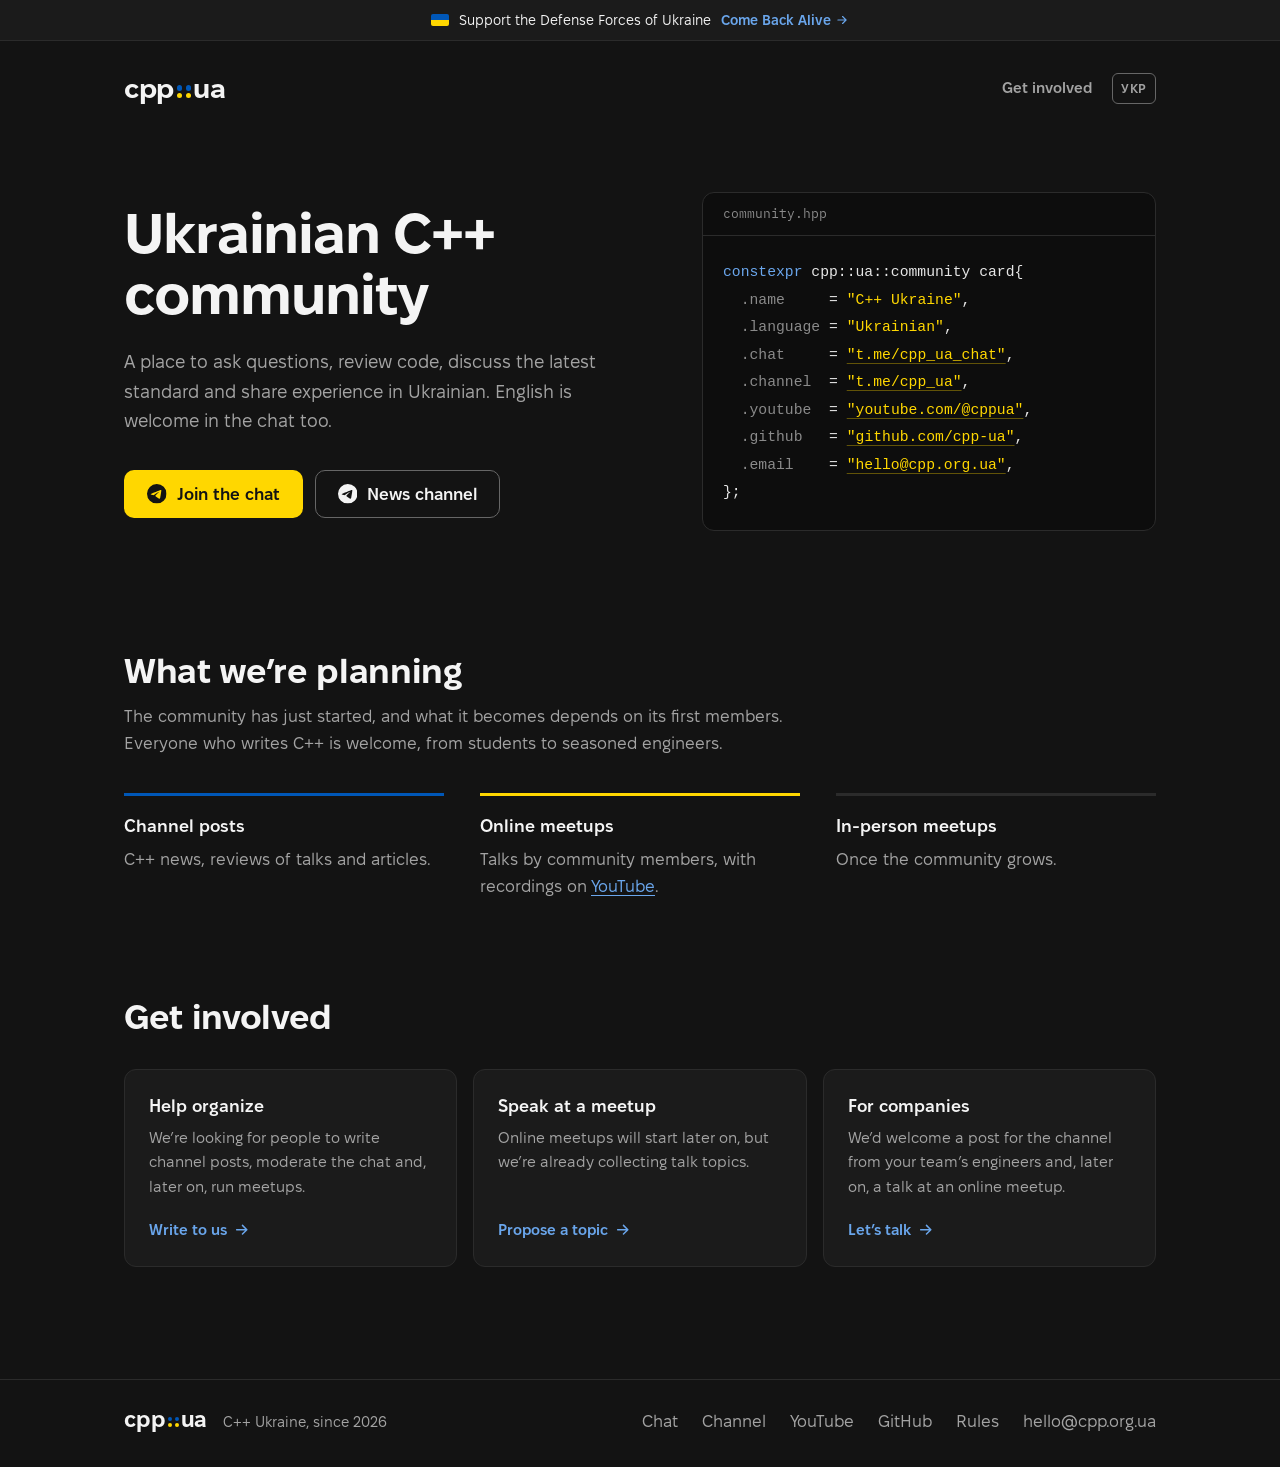
==== en/index.html @ abee61ab "Initial commit" ====
<!doctype html>
<html lang="en">
<head>
  <meta charset="utf-8">
  <meta name="viewport" content="width=device-width, initial-scale=1">
  <title>C++ Ukraine — the Ukrainian C++ community</title>
  <meta name="description" content="A community for people who write C++ and want to talk about it in Ukrainian: a chat, a news channel and meetups with talks.">
  <link rel="canonical" href="https://cpp.org.ua/en/">
  <link rel="alternate" hreflang="uk" href="https://cpp.org.ua/">
  <link rel="alternate" hreflang="en" href="https://cpp.org.ua/en/">
  <link rel="alternate" hreflang="x-default" href="https://cpp.org.ua/">
  <meta name="theme-color" content="#131313">

  <meta property="og:type" content="website">
  <meta property="og:locale" content="en_US">
  <meta property="og:locale:alternate" content="uk_UA">
  <meta property="og:site_name" content="C++ Ukraine">
  <meta property="og:title" content="C++ Ukraine — the Ukrainian C++ community">
  <meta property="og:description" content="For people who write C++ and want to talk about it in Ukrainian.">
  <meta property="og:url" content="https://cpp.org.ua/en/">
  <meta property="og:image" content="https://cpp.org.ua/og-en.png">
  <meta property="og:image:width" content="1200">
  <meta property="og:image:height" content="630">
  <meta property="og:image:alt" content="The cpp::ua logo and the words “Ukrainian C++ community”">
  <meta name="twitter:card" content="summary_large_image">

  <link rel="icon" href="../favicon.svg" type="image/svg+xml">
  <link rel="icon" href="../favicon-32.png" type="image/png" sizes="32x32">
  <link rel="apple-touch-icon" href="../apple-touch-icon.png">

  <link rel="preload" href="../fonts/FixelText-Regular.woff2" as="font" type="font/woff2" crossorigin>
  <link rel="preload" href="../fonts/FixelDisplay-Bold.woff2" as="font" type="font/woff2" crossorigin>
  <link rel="stylesheet" href="../styles.css">
</head>
<body>
  <svg class="sprite" aria-hidden="true">
    <symbol id="i-telegram" viewBox="0 0 24 24"><path fill="currentColor" d="M11.944 0A12 12 0 0 0 0 12a12 12 0 0 0 12 12 12 12 0 0 0 12-12A12 12 0 0 0 12 0a12 12 0 0 0-.056 0zm4.962 7.224c.1-.002.321.023.465.14a.506.506 0 0 1 .171.325c.016.093.036.306.02.472-.18 1.898-.962 6.502-1.36 8.627-.168.9-.499 1.201-.82 1.23-.696.065-1.225-.46-1.9-.902-1.056-.693-1.653-1.124-2.678-1.8-1.185-.78-.417-1.21.258-1.91.177-.184 3.247-2.977 3.307-3.23.007-.032.014-.15-.056-.212s-.174-.041-.249-.024c-.106.024-1.793 1.14-5.061 3.345-.48.33-.913.49-1.302.48-.428-.008-1.252-.241-1.865-.44-.752-.245-1.349-.374-1.297-.789.027-.216.325-.437.893-.663 3.498-1.524 5.83-2.529 6.998-3.014 3.332-1.386 4.025-1.627 4.476-1.635z"/></symbol>
    <symbol id="i-arrow" viewBox="0 0 24 24"><path fill="none" stroke="currentColor" stroke-width="2" stroke-linecap="round" stroke-linejoin="round" d="M5 12h14m-6-6 6 6-6 6"/></symbol>
  </svg>

  <aside class="banner" aria-label="Support for the Defense Forces of Ukraine">
    <span class="banner-flag" aria-hidden="true"></span>
    <span>Support the Defense Forces of Ukraine</span>
    <a href="https://savelife.in.ua/en/donate-en/">Come Back Alive<svg class="icon" aria-hidden="true"><use href="#i-arrow"/></svg></a>
  </aside>

  <header class="container header">
    <a class="logo" href="./" aria-label="cpp::ua — home">cpp<span class="logo-sep" aria-hidden="true"><i></i><i></i><i></i><i></i></span>ua</a>
    <nav class="header-nav">
      <a class="header-link" href="#join">Get involved</a>
      <a class="lang-switch" href="../" hreflang="uk" lang="uk" aria-label="УКР — українська версія">УКР</a>
    </nav>
  </header>

  <main>
    <section class="container hero">
      <div class="hero-copy">
        <h1>Ukrainian C++ community</h1>
        <p class="lead">A place to ask questions, review code, discuss the latest standard and share experience in Ukrainian. English is welcome in the chat too.</p>
        <div class="actions">
          <a class="btn btn-primary" href="https://t.me/cpp_ua_chat">
            <svg class="icon" aria-hidden="true"><use href="#i-telegram"/></svg>Join the chat
          </a>
          <a class="btn btn-secondary" href="https://t.me/cpp_ua">
            <svg class="icon" aria-hidden="true"><use href="#i-telegram"/></svg>News channel
          </a>
        </div>
      </div>

      <figure class="card-code">
        <figcaption>community.hpp</figcaption>
<pre><code><span class="kw">constexpr</span> cpp::ua::community card{
  <span class="fld">.name</span>     = <span class="str">"C++ Ukraine"</span>,
  <span class="fld">.language</span> = <span class="str">"Ukrainian"</span>,
  <span class="fld">.chat</span>     = <a class="str" href="https://t.me/cpp_ua_chat">"t.me/cpp_ua_chat"</a>,
  <span class="fld">.channel</span>  = <a class="str" href="https://t.me/cpp_ua">"t.me/cpp_ua"</a>,
  <span class="fld">.youtube</span>  = <a class="str" href="https://www.youtube.com/@cppua">"youtube.com/@cppua"</a>,
  <span class="fld">.github</span>   = <a class="str" href="https://github.com/cpp-ua">"github.com/cpp-ua"</a>,
  <span class="fld">.email</span>    = <a class="str" href="mailto:hello@cpp.org.ua">"hello@cpp.org.ua"</a>,
};</code></pre>
      </figure>
    </section>

    <section class="container block" aria-labelledby="plans-title">
      <h2 id="plans-title">What we’re planning</h2>
      <p class="block-lead">The community has just started, and what it becomes depends on its first members.<br>Everyone who writes C++ is welcome, from students to seasoned engineers.</p>
      <div class="columns">
        <div class="column">
          <h3>Channel posts</h3>
          <p>C++ news, reviews of talks and articles.</p>
        </div>
        <div class="column">
          <h3>Online meetups</h3>
          <p>Talks by community members, with recordings on <a href="https://www.youtube.com/@cppua">YouTube</a>.</p>
        </div>
        <div class="column">
          <h3>In-person meetups</h3>
          <p>Once the community grows.</p>
        </div>
      </div>
    </section>

    <section class="container block" id="join" aria-labelledby="join-title">
      <h2 id="join-title">Get involved</h2>
      <div class="cards">
        <div class="card">
          <h3>Help organize</h3>
          <p>We’re looking for people to write channel posts, moderate the chat and, later on, run meetups.</p>
          <a class="card-link" href="mailto:hello@cpp.org.ua?subject=I%20want%20to%20help">Write to us<svg class="icon" aria-hidden="true"><use href="#i-arrow"/></svg></a>
        </div>
        <div class="card">
          <h3>Speak at a meetup</h3>
          <p>Online meetups will start later on, but we’re already collecting talk topics.</p>
          <a class="card-link" href="mailto:hello@cpp.org.ua?subject=Talk">Propose a topic<svg class="icon" aria-hidden="true"><use href="#i-arrow"/></svg></a>
        </div>
        <div class="card">
          <h3>For companies</h3>
          <p>We’d welcome a post for the channel from your team’s engineers and, later on, a talk at an online meetup.</p>
          <a class="card-link" href="mailto:hello@cpp.org.ua?subject=Partnership">Let’s talk<svg class="icon" aria-hidden="true"><use href="#i-arrow"/></svg></a>
        </div>
      </div>
    </section>
  </main>

  <footer class="footer">
    <div class="container footer-row">
      <div class="footer-brand">
        <a class="logo logo-small" href="./" aria-label="cpp::ua — home">cpp<span class="logo-sep" aria-hidden="true"><i></i><i></i><i></i><i></i></span>ua</a>
        <span>C++ Ukraine, since 2026</span>
      </div>
      <ul class="footer-links">
        <li><a href="https://t.me/cpp_ua_chat">Chat</a></li>
        <li><a href="https://t.me/cpp_ua">Channel</a></li>
        <li><a href="https://www.youtube.com/@cppua">YouTube</a></li>
        <li><a href="https://github.com/cpp-ua">GitHub</a></li>
        <li><a href="rules/">Rules</a></li>
        <li><a href="mailto:hello@cpp.org.ua">hello@cpp.org.ua</a></li>
      </ul>
    </div>
  </footer>
</body>
</html>
---- styles.css ----
@font-face {
  font-family: "Fixel Text";
  src: url("fonts/FixelText-Regular.woff2") format("woff2");
  font-weight: 400;
  font-display: swap;
}

@font-face {
  font-family: "Fixel Text";
  src: url("fonts/FixelText-SemiBold.woff2") format("woff2");
  font-weight: 600;
  font-display: swap;
}

@font-face {
  font-family: "Fixel Display";
  src: url("fonts/FixelDisplay-Bold.woff2") format("woff2");
  font-weight: 700;
  font-display: swap;
}

@font-face {
  font-family: "IBM Plex Mono";
  src: url("fonts/IBMPlexMono-400-latin.woff2") format("woff2");
  font-weight: 400;
  font-display: swap;
  unicode-range: U+0000-00FF, U+0131, U+0152-0153, U+02BB-02BC, U+02C6, U+02DA, U+02DC, U+0304, U+0308, U+0329, U+2000-206F, U+20AC, U+2122, U+2191, U+2193, U+2212, U+2215, U+FEFF, U+FFFD;
}

@font-face {
  font-family: "IBM Plex Mono";
  src: url("fonts/IBMPlexMono-400-cyrillic.woff2") format("woff2");
  font-weight: 400;
  font-display: swap;
  unicode-range: U+0301, U+0400-045F, U+0490-0491, U+04B0-04B1, U+2116;
}

/*
  Palette. Colour comes only from the two brand sources: the Ukrainian flag
  (#0057b7, #ffd700) and the C++ logo, whose blue has the same hue (~210deg).
  Everything else is neutral grey, so there is no tinted "default" dark theme.
  Flag blue is too dark for text on a dark background (~2.7:1), so it is used
  for fills only; links use a lighter tint of the same hue.
*/
:root {
  --bg: #131313;
  --surface: #1b1b1b;
  --border: #2b2b2b;
  --border-strong: #666666;
  --text: #f4f4f4;
  --muted: #a3a3a3;
  --link: #6aa6ec;
  --blue: #0057b7;
  --yellow: #ffd700;
  --cta-bg: var(--yellow);
  --cta-fg: #131313;
  --cta-hover: #ffe24d;
  --code-bg: #0d0d0d;
  --code-border: var(--border);
  --code-text: #e6e6e6;
  --code-muted: #8a8a8a;
  --code-kw: #6aa6ec;
  --code-str: var(--yellow);

  --sans: "Fixel Text", system-ui, -apple-system, "Segoe UI", Roboto, sans-serif;
  --display: "Fixel Display", "Fixel Text", system-ui, sans-serif;
  --mono: "IBM Plex Mono", ui-monospace, "SFMono-Regular", Menlo, Consolas, monospace;
  --max: 1080px;
  --radius: 12px;
  color-scheme: dark;
}

*,
*::before,
*::after {
  box-sizing: border-box;
}

html {
  -webkit-text-size-adjust: 100%;
}

body {
  margin: 0;
  background: var(--bg);
  color: var(--text);
  font-family: var(--sans);
  font-size: 17px;
  line-height: 1.6;
  -webkit-font-smoothing: antialiased;
}

h1, h2, h3, p {
  margin: 0;
}

a {
  color: var(--link);
  text-underline-offset: 0.2em;
}

a:hover {
  color: var(--text);
}

::selection {
  background: var(--yellow);
  color: var(--bg);
}

:focus-visible {
  outline: 2px solid var(--yellow);
  outline-offset: 3px;
  border-radius: 4px;
}

.nowrap {
  white-space: nowrap;
}

.container {
  max-width: var(--max);
  margin-left: auto;
  margin-right: auto;
  padding-left: 24px;
  padding-right: 24px;
}

.sprite {
  position: absolute;
  width: 0;
  height: 0;
}

.icon {
  width: 1.15em;
  height: 1.15em;
  flex: none;
}

/* Support banner in the page's own surface colour; the flag is the only
   colour in it, as on macpaw.com and preply.com. */
.banner {
  display: flex;
  flex-wrap: wrap;
  justify-content: center;
  align-items: center;
  gap: 4px 10px;
  padding: 9px 16px;
  background: var(--surface);
  border-bottom: 1px solid var(--border);
  font-size: 0.875rem;
  text-align: center;
}

.banner-flag {
  flex: none;
  width: 18px;
  height: 12px;
  border-radius: 2px;
  background: linear-gradient(var(--blue) 50%, var(--yellow) 50%);
}

.banner a {
  display: inline-flex;
  align-items: center;
  gap: 4px;
  font-weight: 600;
  text-decoration: none;
}

.banner a .icon {
  width: 1em;
  height: 1em;
}

/* Header */

.header {
  display: flex;
  align-items: center;
  justify-content: space-between;
  gap: 16px;
  padding-top: 32px;
}

.header-nav {
  display: flex;
  align-items: center;
  gap: 20px;
}

.header-link,
.lang-switch {
  color: var(--muted);
  font-weight: 600;
  font-size: 0.95rem;
  white-space: nowrap;
  text-decoration: none;
}

.lang-switch {
  padding: 4px 8px;
  border: 1px solid var(--border-strong);
  border-radius: 6px;
  font-size: 0.8rem;
  letter-spacing: 0.04em;
}

.header-link:hover,
.lang-switch:hover {
  color: var(--text);
}

/* Logo: cpp::ua, where :: are two blue-over-yellow colons */

.logo {
  display: inline-flex;
  align-items: baseline;
  font-family: var(--display);
  font-weight: 700;
  font-size: 1.7rem;
  line-height: 1;
  letter-spacing: -0.01em;
  color: var(--text);
  text-decoration: none;
}

.logo:hover {
  color: var(--text);
}

/* Dots are absolutely positioned so the box has no baseline of its own:
   its bottom edge then sits on the text baseline, like a real colon. */
.logo-sep {
  position: relative;
  display: inline-block;
  width: 0.53em;
  height: 0.47em;
  margin: 0 0.08em 0 0.1em;
}

.logo-sep i {
  position: absolute;
  width: 0.2em;
  height: 0.2em;
  border-radius: 50%;
  background: var(--blue);
}

.logo-sep i:nth-child(1) { left: 0; top: 0; }
.logo-sep i:nth-child(2) { right: 0; top: 0; }
.logo-sep i:nth-child(3) { left: 0; bottom: 0; background: var(--yellow); }
.logo-sep i:nth-child(4) { right: 0; bottom: 0; background: var(--yellow); }

.logo-small {
  font-size: 1.35rem;
}

/* Hero */

.hero {
  display: grid;
  grid-template-columns: 1.15fr 1fr;
  gap: 56px;
  align-items: center;
  padding-top: 88px;
  padding-bottom: 48px;
}

h1 {
  font-family: var(--display);
  font-size: clamp(2.3rem, 5vw, 3.5rem);
  font-weight: 700;
  line-height: 1.08;
  letter-spacing: -0.02em;
  text-wrap: balance;
}

.lead {
  margin-top: 22px;
  max-width: 32em;
  font-size: 1.15rem;
  color: var(--muted);
}

.actions {
  display: flex;
  flex-wrap: wrap;
  gap: 12px;
  margin-top: 34px;
}

.btn {
  display: inline-flex;
  align-items: center;
  gap: 10px;
  padding: 13px 22px;
  border-radius: 10px;
  border: 1px solid transparent;
  font-weight: 600;
  line-height: 1.2;
  text-decoration: none;
  transition: background-color 0.15s, border-color 0.15s;
}

.btn-primary {
  background: var(--cta-bg);
  color: var(--cta-fg);
}

.btn-primary:hover {
  background: var(--cta-hover);
  color: var(--cta-fg);
}

.btn-secondary {
  border-color: var(--border-strong);
  color: var(--text);
}

.btn-secondary:hover {
  background: var(--surface);
  color: var(--text);
}

/* The business card itself, written as C++ */

.card-code {
  margin: 0;
  min-width: 0;
  background: var(--code-bg);
  border: 1px solid var(--code-border);
  border-radius: var(--radius);
  overflow: hidden;
}

.card-code figcaption {
  padding: 11px 20px;
  border-bottom: 1px solid var(--code-border);
  font-family: var(--mono);
  font-size: 0.8rem;
  color: var(--code-muted);
}

.card-code pre {
  margin: 0;
  padding: 22px 20px 24px;
  overflow-x: auto;
  font-family: var(--mono);
  font-size: 0.92rem;
  line-height: 1.8;
  color: var(--code-text);
}

.card-code .kw { color: var(--code-kw); }
.card-code .fld { color: var(--code-muted); }
.card-code .str { color: var(--code-str); }

/* A faint underline tells links apart from plain strings like the name */
.card-code a.str {
  text-decoration: underline;
  text-decoration-color: rgb(255 215 0 / 0.35);
  text-underline-offset: 0.25em;
}

.card-code a.str:hover {
  text-decoration-color: currentColor;
  color: var(--code-str);
}

/* Sections */

.block {
  padding-top: 72px;
  padding-bottom: 8px;
}

.block + .block {
  padding-top: 88px;
}

h2 {
  font-family: var(--display);
  font-size: clamp(1.7rem, 3vw, 2.1rem);
  font-weight: 700;
  line-height: 1.2;
  letter-spacing: -0.01em;
}

.block-lead {
  margin-top: 12px;
  max-width: 40em;
  color: var(--muted);
}

h3 {
  font-size: 1.1rem;
  font-weight: 600;
  line-height: 1.35;
}

.columns {
  display: grid;
  grid-template-columns: repeat(3, 1fr);
  gap: 36px;
  margin-top: 36px;
}

.column {
  padding-top: 18px;
  border-top: 3px solid var(--border);
}

.column:first-child {
  border-top-color: var(--blue);
}

.column:nth-child(2) {
  border-top-color: var(--yellow);
}

.column p,
.card p {
  margin-top: 8px;
  color: var(--muted);
}

.cards {
  display: grid;
  grid-template-columns: repeat(3, 1fr);
  gap: 16px;
  margin-top: 32px;
}

.card {
  display: flex;
  flex-direction: column;
  padding: 24px;
  background: var(--surface);
  border: 1px solid var(--border);
  border-radius: var(--radius);
}

.card p {
  flex: 1;
  font-size: 0.97rem;
}

.card-link {
  display: inline-flex;
  align-items: center;
  gap: 6px;
  margin-top: 18px;
  font-weight: 600;
  font-size: 0.95rem;
  text-decoration: none;
}

/* Text pages: rules and 404 */

.page {
  padding-top: 88px;
}

.page h1 {
  font-size: clamp(2.1rem, 4.5vw, 2.9rem);
}

.page-kicker {
  margin-bottom: 16px;
  font-family: var(--mono);
  font-size: 0.9rem;
  color: var(--yellow);
}

.rules {
  max-width: 40em;
  margin: 40px 0 0;
  padding-left: 1.8em;
}

.rules li {
  padding-left: 0.5em;
}

.rules li + li {
  margin-top: 16px;
}

.rules li::marker {
  font-family: var(--mono);
  font-size: 0.9em;
  color: var(--muted);
}

.page-note {
  max-width: 40em;
  margin-top: 40px;
  color: var(--muted);
}

/* Footer */

.footer {
  margin-top: 104px;
  border-top: 1px solid var(--border);
}

.footer-row {
  display: flex;
  flex-wrap: wrap;
  align-items: center;
  justify-content: space-between;
  gap: 20px 32px;
  padding-top: 28px;
  padding-bottom: 40px;
}

.footer-brand {
  display: flex;
  align-items: baseline;
  flex-wrap: wrap;
  gap: 4px 16px;
  color: var(--muted);
  font-size: 0.92rem;
}

.footer-links {
  display: flex;
  flex-wrap: wrap;
  gap: 8px 24px;
  margin: 0;
  padding: 0;
  list-style: none;
}

.footer-links a {
  color: var(--muted);
  text-decoration: none;
}

.footer-links a:hover {
  color: var(--text);
}

/* Responsive */

@media (max-width: 880px) {
  .hero {
    grid-template-columns: 1fr;
    gap: 44px;
    padding-top: 56px;
    padding-bottom: 40px;
  }

  .columns,
  .cards {
    grid-template-columns: 1fr;
  }

  .columns {
    gap: 28px;
  }
}

@media (max-width: 640px) {
  body {
    font-size: 16px;
  }

  .container {
    padding-left: 16px;
    padding-right: 16px;
  }

  .header {
    padding-top: 24px;
  }

  .logo {
    font-size: 1.5rem;
  }

  .header-nav {
    gap: 12px;
  }

  .header-link {
    font-size: 0.875rem;
  }

  .actions .btn {
    flex: 1 1 auto;
    justify-content: center;
  }

  .card-code pre {
    font-size: 0.8rem;
    padding: 18px 16px 20px;
  }

  .block {
    padding-top: 56px;
  }

  .block + .block {
    padding-top: 64px;
  }

  .page {
    padding-top: 56px;
  }

  .footer {
    margin-top: 72px;
  }
}

@media (prefers-reduced-motion: reduce) {
  * {
    transition: none !important;
  }
}
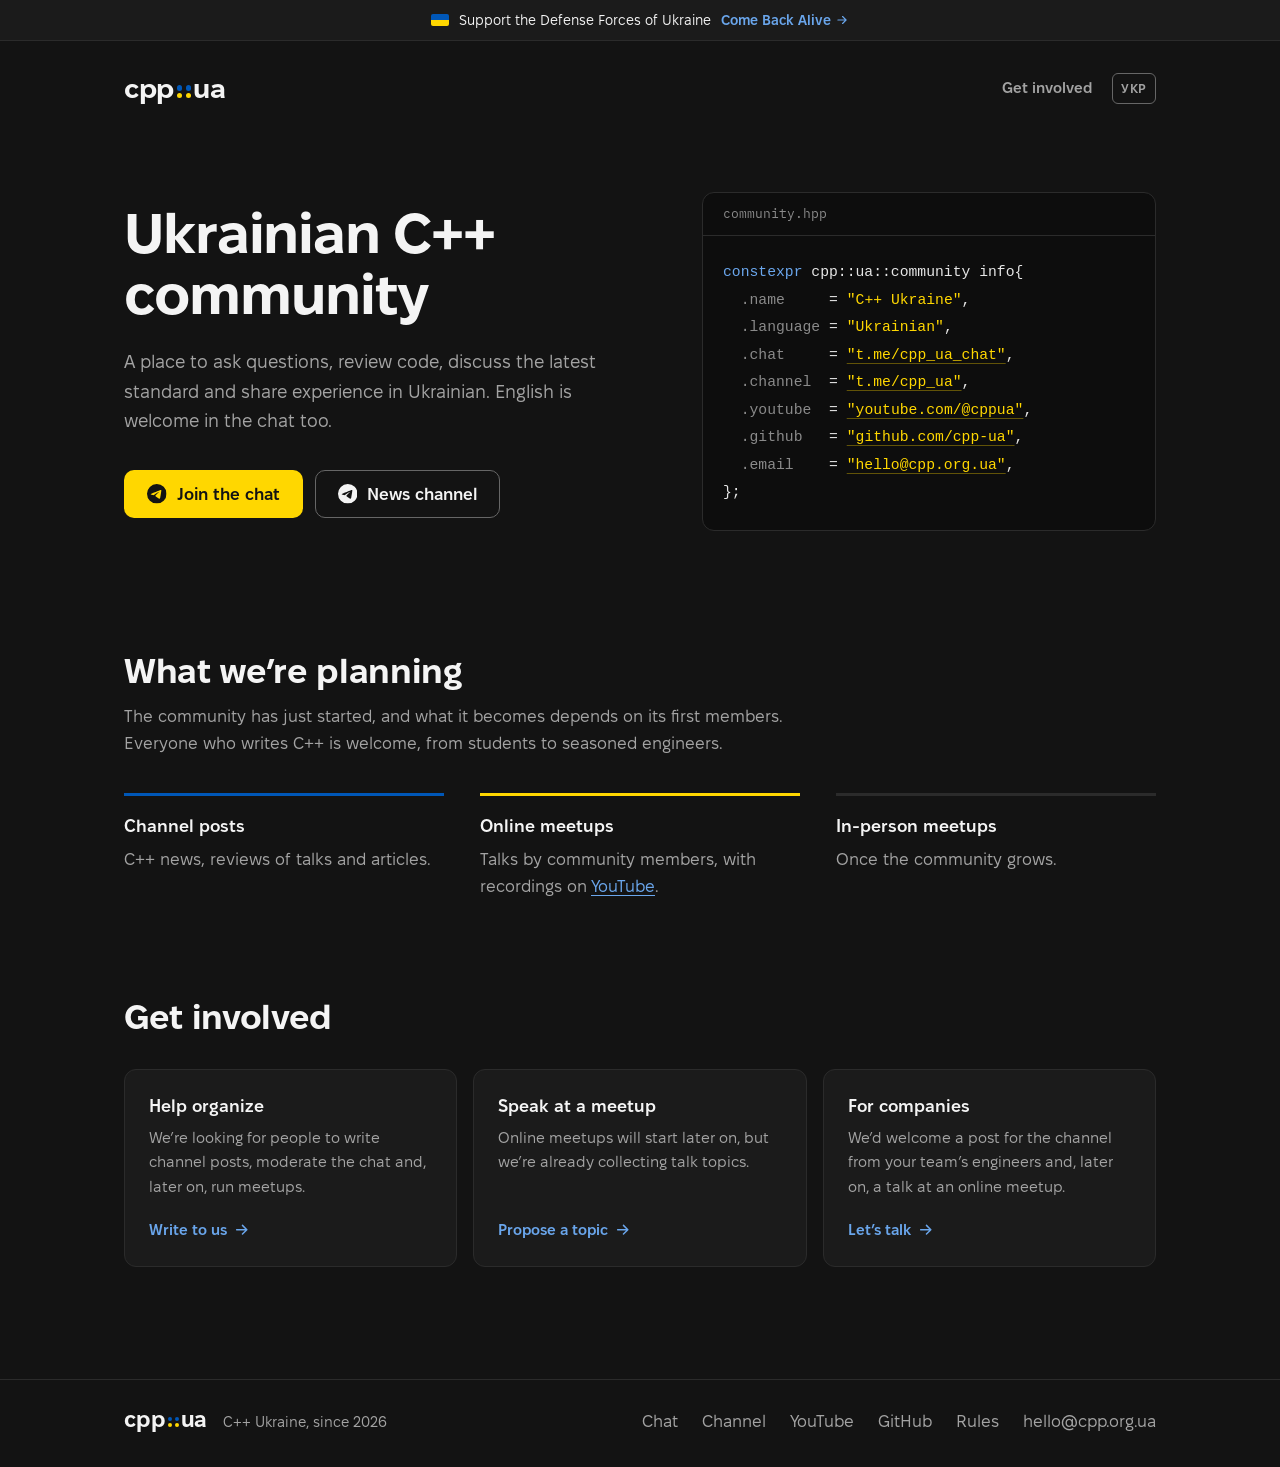
==== commit a0a1b410: "Change card to info in en version" ====
--- a/en/index.html
+++ b/en/index.html
@@ -69,7 +69,7 @@
 
       <figure class="card-code">
         <figcaption>community.hpp</figcaption>
-<pre><code><span class="kw">constexpr</span> cpp::ua::community card{
+<pre><code><span class="kw">constexpr</span> cpp::ua::community info{
   <span class="fld">.name</span>     = <span class="str">"C++ Ukraine"</span>,
   <span class="fld">.language</span> = <span class="str">"Ukrainian"</span>,
   <span class="fld">.chat</span>     = <a class="str" href="https://t.me/cpp_ua_chat">"t.me/cpp_ua_chat"</a>,
